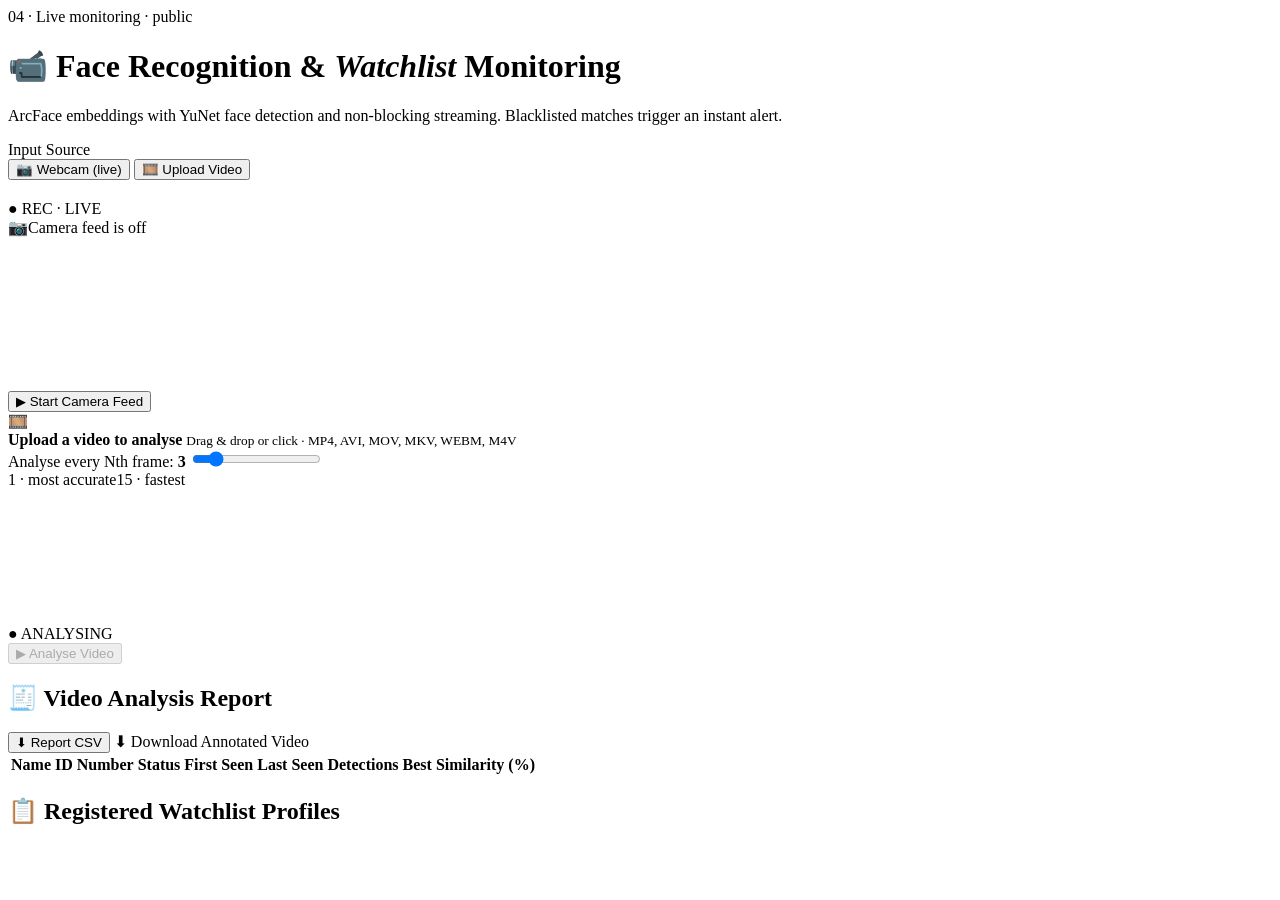
==== inference.html @ bd2cc328 "Add files via upload" ====
<!DOCTYPE html>
<html lang="en">
<head>
  <meta charset="UTF-8">
  <meta name="viewport" content="width=device-width, initial-scale=1.0">
  <title>Inference · DeepFace Watchlist</title>
  <link rel="stylesheet" href="css/style.css">
</head>
<body>
  <nav id="nav"></nav>

  <main class="page">
    <header class="hero">
      <div class="eyebrow">04 · Live monitoring · public</div>
      <h1>📹 Face Recognition &amp; <em>Watchlist</em> Monitoring</h1>
      <p>ArcFace embeddings with YuNet face detection and non-blocking streaming. Blacklisted matches trigger an instant alert.</p>
      <div class="spec" id="spec"></div>
    </header>

    <div class="grid grid-side">
      <section>
        <div class="card">
          <span class="label">Input Source</span>
          <div class="seg mt" id="srcSeg" style="margin-bottom:20px">
            <button class="on" data-v="webcam">📷 Webcam (live)</button>
            <button data-v="video">🎞️ Upload Video</button>
          </div>

          <!-- WEBCAM -->
          <div id="src-webcam">
            <div class="viewer" id="viewer">
              <span class="rec">● REC · LIVE</span>
              <i class="corner c1"></i><i class="corner c2"></i><i class="corner c3"></i><i class="corner c4"></i>
              <div class="placeholder" id="ph"><span class="big">📷</span>Camera feed is off</div>
              <video id="cam" autoplay playsinline muted></video>
              <canvas id="overlay"></canvas>
            </div>
            <div class="row mt">
              <button class="btn btn-primary" id="camBtn">▶ Start Camera Feed</button>
              <span class="mono muted" id="fps"></span>
            </div>
            <div id="liveAlert"></div>
          </div>

          <!-- VIDEO -->
          <div id="src-video" class="hidden">
            <div class="drop" id="vDrop">
              <div class="big">🎞️</div>
              <strong>Upload a video to analyse</strong>
              <small>Drag &amp; drop or click · MP4, AVI, MOV, MKV, WEBM, M4V</small>
              <input type="file" id="vInput" accept="video/*" hidden>
            </div>
            <div id="vFile" class="mono muted mt"></div>

            <div class="field mt">
              <label>Analyse every Nth frame: <b id="nVal" style="color:var(--accent)">3</b></label>
              <input type="range" id="nth" min="1" max="15" value="3">
              <div class="range-row"><span>1 · most accurate</span><span>15 · fastest</span></div>
            </div>

            <div class="viewer hidden" id="vViewer">
              <span class="rec">● ANALYSING</span>
              <canvas id="vCanvas"></canvas>
            </div>
            <div id="vAlert"></div>
            <div class="progress mt hidden" id="vProg"><i></i></div>
            <div class="mono muted mt" id="vStatus"></div>

            <button class="btn btn-primary btn-lg mt" id="analyseBtn" disabled>▶ Analyse Video</button>
          </div>
        </div>

        <!-- REPORT -->
        <div class="card mt hidden" id="report">
          <div class="card-head">
            <h2>🧾 Video Analysis Report</h2>
            <div class="row">
              <button class="btn btn-ghost btn-sm" id="csvBtn">⬇ Report CSV</button>
              <a class="btn btn-primary btn-sm hidden" id="annBtn" target="_blank">⬇ Download Annotated Video</a>
            </div>
          </div>
          <div class="mono muted" id="repMeta"></div>
          <div id="repAlert"></div>
          <div class="table-wrap">
            <table>
              <thead><tr><th>Name</th><th>ID Number</th><th>Status</th><th>First Seen</th><th>Last Seen</th><th>Detections</th><th>Best Similarity (%)</th></tr></thead>
              <tbody id="repRows"></tbody>
            </table>
          </div>
        </div>
      </section>

      <aside class="card" style="align-self:start">
        <h2>📋 Registered Watchlist Profiles</h2>
        <div class="profiles" id="profiles"></div>
      </aside>
    </div>
  </main>

  <script src="js/config.js"></script>
  <script src="js/app.js"></script>
  <script src="js/inference.js"></script>
</body>
</html>
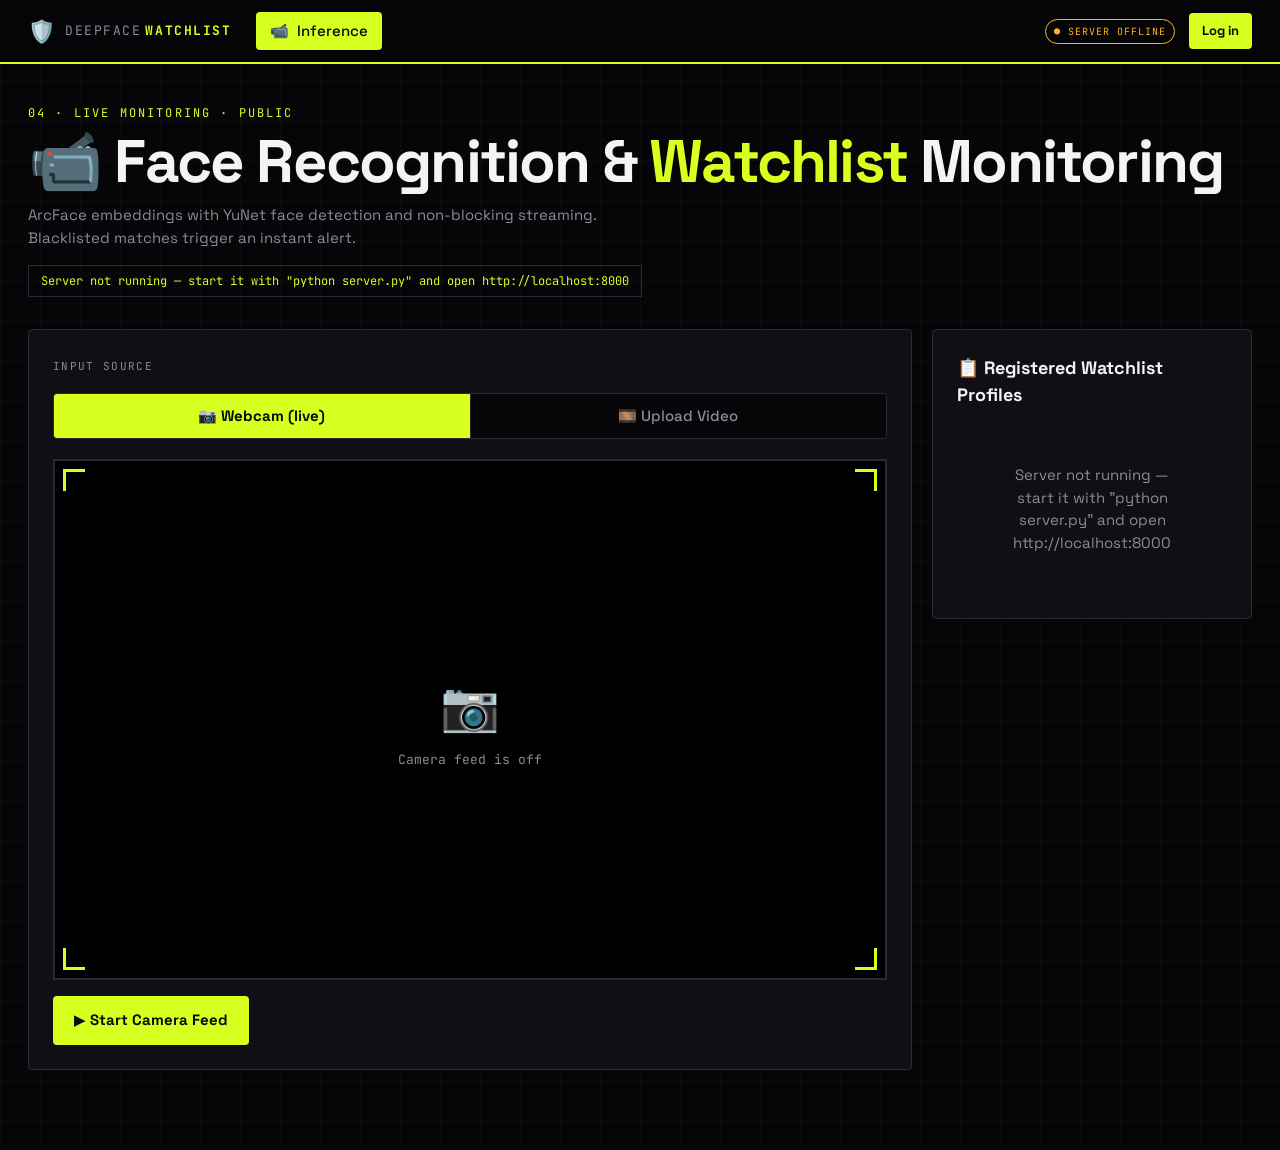
==== commit 5e127901: "Update stylesheet and script paths in inference.html" ====
--- a/inference.html
+++ b/inference.html
@@ -4,7 +4,7 @@
   <meta charset="UTF-8">
   <meta name="viewport" content="width=device-width, initial-scale=1.0">
   <title>Inference · DeepFace Watchlist</title>
-  <link rel="stylesheet" href="css/style.css">
+  <link rel="stylesheet" href="style.css">
 </head>
 <body>
   <nav id="nav"></nav>
@@ -97,8 +97,8 @@
     </div>
   </main>
 
-  <script src="js/config.js"></script>
-  <script src="js/app.js"></script>
-  <script src="js/inference.js"></script>
+  <script src="config.js"></script>
+  <script src="app.js"></script>
+  <script src="inference.js"></script>
 </body>
 </html>
--- a/style.css
+++ b/style.css
@@ -0,0 +1,327 @@
+@import url('https://fonts.googleapis.com/css2?family=Space+Grotesk:wght@400;500;700&family=JetBrains+Mono:wght@400;700&display=swap');
+
+:root {
+  --bg: #060608;
+  --panel: #0f0f14;
+  --panel-2: #16161d;
+  --line: #2a2a35;
+  --text: #f4f4f6;
+  --muted: #8b8b99;
+  --accent: #d7ff1f;      /* acid volt */
+  --accent-ink: #0a0a0a;
+  --red: #ff2d55;
+  --green: #1fff8f;
+  --amber: #ffb020;
+  --radius: 4px;
+  --mono: 'JetBrains Mono', ui-monospace, monospace;
+  --sans: 'Space Grotesk', system-ui, sans-serif;
+}
+
+* { box-sizing: border-box; margin: 0; padding: 0; }
+html, body { background: var(--bg); color: var(--text); font-family: var(--sans); font-size: 15px; line-height: 1.5; }
+body {
+  min-height: 100vh;
+  background-image:
+    linear-gradient(rgba(255,255,255,.025) 1px, transparent 1px),
+    linear-gradient(90deg, rgba(255,255,255,.025) 1px, transparent 1px);
+  background-size: 40px 40px;
+}
+a { color: inherit; text-decoration: none; }
+button, input, select { font: inherit; color: inherit; }
+::selection { background: var(--accent); color: var(--accent-ink); }
+
+/* ---------- NAV ---------- */
+#nav {
+  position: sticky; top: 0; z-index: 50;
+  display: flex; align-items: center; gap: 24px;
+  padding: 0 28px; height: 64px;
+  background: rgba(6,6,8,.92); backdrop-filter: blur(8px);
+  border-bottom: 2px solid var(--accent);
+}
+.brand { display: flex; align-items: center; gap: 10px; }
+.brand-mark { font-size: 22px; }
+.brand-text { font-family: var(--mono); font-size: 13px; letter-spacing: .12em; color: var(--muted); }
+.brand-text b { color: var(--accent); margin-left: 4px; }
+.nav-links { display: flex; gap: 4px; flex: 1; }
+.nav-links a {
+  display: flex; gap: 8px; align-items: center;
+  padding: 8px 14px; border-radius: var(--radius);
+  font-weight: 500; color: var(--muted); transition: .15s;
+}
+.nav-links a:hover { color: var(--text); background: var(--panel-2); }
+.nav-links a.active { color: var(--accent-ink); background: var(--accent); }
+.nav-user { display: flex; align-items: center; gap: 14px; }
+.who { display: flex; flex-direction: column; line-height: 1.1; text-align: right; }
+.who small { font-family: var(--mono); font-size: 10px; color: var(--accent); text-transform: uppercase; letter-spacing: .1em; }
+.mode-pill {
+  font-family: var(--mono); font-size: 10px; letter-spacing: .1em;
+  padding: 4px 8px; border: 1px solid var(--amber); color: var(--amber); border-radius: 99px;
+}
+.mode-pill.live { border-color: var(--green); color: var(--green); }
+.nav-burger { display: none; background: none; border: 0; font-size: 22px; cursor: pointer; margin-left: auto; }
+
+/* ---------- LAYOUT ---------- */
+.page { max-width: 1280px; margin: 0 auto; padding: 40px 28px 80px; }
+.hero { margin-bottom: 32px; }
+.eyebrow { font-family: var(--mono); font-size: 12px; letter-spacing: .18em; color: var(--accent); text-transform: uppercase; }
+.hero h1 { font-size: clamp(34px, 5vw, 60px); line-height: 1; font-weight: 700; letter-spacing: -.03em; margin: 10px 0 12px; }
+.hero h1 em { font-style: normal; color: var(--accent); }
+.hero p { color: var(--muted); max-width: 640px; }
+.spec {
+  display: inline-flex; gap: 0; margin-top: 16px;
+  font-family: var(--mono); font-size: 12px; border: 1px solid var(--line);
+}
+.spec span { padding: 6px 12px; border-right: 1px solid var(--line); }
+.spec span:last-child { border-right: 0; }
+.spec b { color: var(--accent); font-weight: 400; }
+
+.grid { display: grid; gap: 20px; }
+.grid-2 { grid-template-columns: 1fr 1fr; }
+.grid-side { grid-template-columns: 1fr 320px; }
+.grid-4 { grid-template-columns: repeat(4, 1fr); }
+
+.card {
+  background: var(--panel); border: 1px solid var(--line); border-radius: var(--radius);
+  padding: 24px;
+}
+.card h2 { font-size: 18px; font-weight: 700; margin-bottom: 16px; display: flex; align-items: center; gap: 10px; }
+.card h2 .n { font-family: var(--mono); font-size: 11px; color: var(--accent-ink); background: var(--accent); padding: 2px 6px; }
+.card-head { display: flex; justify-content: space-between; align-items: center; margin-bottom: 16px; gap: 12px; flex-wrap: wrap; }
+.card-head h2 { margin: 0; }
+
+/* ---------- FORMS ---------- */
+.field { display: flex; flex-direction: column; gap: 6px; margin-bottom: 16px; }
+.field label, .label { font-family: var(--mono); font-size: 11px; letter-spacing: .12em; text-transform: uppercase; color: var(--muted); }
+.input, select.input {
+  width: 100%; padding: 12px 14px;
+  background: var(--bg); border: 1px solid var(--line); border-radius: var(--radius);
+  outline: none; transition: .15s;
+}
+.input:focus { border-color: var(--accent); box-shadow: 0 0 0 3px rgba(215,255,31,.15); }
+select.input { appearance: none; background-image: linear-gradient(45deg, transparent 50%, var(--accent) 50%), linear-gradient(135deg, var(--accent) 50%, transparent 50%); background-position: calc(100% - 18px) 50%, calc(100% - 13px) 50%; background-size: 5px 5px; background-repeat: no-repeat; padding-right: 36px; }
+
+.seg { display: flex; border: 1px solid var(--line); border-radius: var(--radius); overflow: hidden; }
+.seg button {
+  flex: 1; padding: 11px 14px; background: var(--bg); border: 0; cursor: pointer;
+  border-right: 1px solid var(--line); color: var(--muted); font-weight: 500; transition: .15s;
+}
+.seg button:last-child { border-right: 0; }
+.seg button.on { background: var(--accent); color: var(--accent-ink); font-weight: 700; }
+.seg.seg-status button.on[data-v="Blacklisted"] { background: var(--red); color: #fff; }
+.seg.seg-status button.on[data-v="Authorised"] { background: var(--green); color: #002; }
+
+.btn {
+  display: inline-flex; align-items: center; justify-content: center; gap: 8px;
+  padding: 12px 20px; border-radius: var(--radius); border: 1px solid transparent;
+  font-weight: 700; cursor: pointer; transition: .12s; white-space: nowrap;
+}
+.btn:active { transform: translateY(1px); }
+.btn:disabled { opacity: .4; cursor: not-allowed; }
+.btn-primary { background: var(--accent); color: var(--accent-ink); }
+.btn-primary:hover:not(:disabled) { box-shadow: 4px 4px 0 #fff; transform: translate(-2px,-2px); }
+.btn-danger { background: var(--red); color: #fff; }
+.btn-danger:hover:not(:disabled) { box-shadow: 4px 4px 0 #fff; transform: translate(-2px,-2px); }
+.btn-ghost { background: transparent; border-color: var(--line); color: var(--text); }
+.btn-ghost:hover { border-color: var(--text); }
+.btn-sm { padding: 7px 12px; font-size: 13px; }
+.btn-block { width: 100%; }
+.btn-lg { padding: 16px 24px; font-size: 16px; }
+
+.tip {
+  border-left: 4px solid var(--accent); background: rgba(215,255,31,.06);
+  padding: 14px 16px; font-size: 14px; color: #d8d8de; margin-bottom: 16px;
+}
+
+.drop {
+  border: 2px dashed var(--line); border-radius: var(--radius);
+  padding: 36px 20px; text-align: center; cursor: pointer; transition: .15s; background: var(--bg);
+}
+.drop:hover, .drop.over { border-color: var(--accent); background: rgba(215,255,31,.04); }
+.drop .big { font-size: 34px; }
+.drop strong { display: block; margin: 6px 0 2px; }
+.drop small { color: var(--muted); font-family: var(--mono); font-size: 11px; }
+.thumbs { display: grid; grid-template-columns: repeat(auto-fill, minmax(84px, 1fr)); gap: 8px; margin-top: 14px; }
+.thumbs .t { position: relative; aspect-ratio: 1; border: 1px solid var(--line); overflow: hidden; }
+.thumbs .t img { width: 100%; height: 100%; object-fit: cover; }
+.thumbs .t button {
+  position: absolute; top: 3px; right: 3px; width: 20px; height: 20px; border-radius: 50%;
+  border: 0; background: var(--red); color: #fff; font-size: 12px; cursor: pointer; line-height: 1;
+}
+
+/* range */
+input[type=range] { width: 100%; accent-color: var(--accent); }
+.range-row { display: flex; justify-content: space-between; font-family: var(--mono); font-size: 11px; color: var(--muted); }
+
+/* ---------- TABLES ---------- */
+.table-wrap { overflow-x: auto; border: 1px solid var(--line); }
+table { width: 100%; border-collapse: collapse; font-size: 14px; }
+th {
+  text-align: left; font-family: var(--mono); font-size: 11px; letter-spacing: .1em; text-transform: uppercase;
+  color: var(--muted); padding: 12px 14px; background: var(--panel-2); border-bottom: 1px solid var(--line);
+}
+td { padding: 12px 14px; border-bottom: 1px solid var(--line); vertical-align: middle; }
+tr:last-child td { border-bottom: 0; }
+tbody tr { transition: background .12s; }
+tbody tr:hover { background: var(--panel-2); }
+tr.sel { background: rgba(255,45,85,.1) !important; box-shadow: inset 4px 0 0 var(--red); }
+td.mono, .mono { font-family: var(--mono); font-size: 13px; }
+.empty { padding: 40px; text-align: center; color: var(--muted); }
+
+.tag { display: inline-flex; align-items: center; gap: 6px; padding: 3px 10px; font-size: 12px; font-weight: 700; border-radius: 99px; }
+.tag-ok { background: rgba(31,255,143,.12); color: var(--green); }
+.tag-bl { background: rgba(255,45,85,.15); color: var(--red); }
+.tag-unk { background: rgba(255,255,255,.08); color: var(--muted); }
+.tag-role { background: var(--accent); color: var(--accent-ink); font-family: var(--mono); font-size: 10px; letter-spacing: .1em; text-transform: uppercase; }
+
+.avatar { width: 36px; height: 36px; border-radius: 50%; object-fit: cover; flex-shrink: 0; border: 2px solid var(--line); }
+.avatar-init { display: inline-flex; align-items: center; justify-content: center; background: var(--panel-2); font-family: var(--mono); font-size: 12px; font-weight: 700; color: var(--green); border-color: var(--green); }
+.avatar-init.bl { color: var(--red); border-color: var(--red); }
+.person-cell { display: flex; align-items: center; gap: 12px; font-weight: 700; }
+
+/* ---------- PROFILE LIST (sidebar) ---------- */
+.profiles { display: flex; flex-direction: column; gap: 10px; max-height: 640px; overflow-y: auto; }
+.profile {
+  display: flex; gap: 12px; align-items: center; padding: 12px;
+  background: var(--bg); border: 1px solid var(--line); border-left: 4px solid var(--green);
+}
+.profile.bl { border-left-color: var(--red); }
+.profile.hit { animation: hit 1s ease; }
+@keyframes hit { 0%,100% { background: var(--bg); } 30% { background: rgba(215,255,31,.18); } }
+.profile .meta { font-size: 12px; color: var(--muted); font-family: var(--mono); }
+.profile .nm { font-weight: 700; }
+
+/* ---------- VIEWER ---------- */
+.viewer {
+  position: relative; background: #000; border: 2px solid var(--line); aspect-ratio: 16/10;
+  display: flex; align-items: center; justify-content: center; overflow: hidden;
+}
+.viewer video, .viewer canvas { position: absolute; inset: 0; width: 100%; height: 100%; object-fit: contain; }
+.viewer .placeholder { color: var(--muted); text-align: center; font-family: var(--mono); font-size: 13px; }
+.viewer .placeholder .big { font-size: 48px; display: block; margin-bottom: 8px; }
+.viewer .rec {
+  position: absolute; top: 12px; left: 12px; z-index: 3;
+  font-family: var(--mono); font-size: 11px; background: var(--red); color: #fff; padding: 3px 8px;
+  display: none; animation: blink 1.2s infinite;
+}
+.viewer.on .rec { display: block; }
+@keyframes blink { 50% { opacity: .4; } }
+.viewer .corner { position: absolute; width: 22px; height: 22px; border: 3px solid var(--accent); z-index: 2; }
+.viewer .c1 { top: 8px; left: 8px; border-right: 0; border-bottom: 0; }
+.viewer .c2 { top: 8px; right: 8px; border-left: 0; border-bottom: 0; }
+.viewer .c3 { bottom: 8px; left: 8px; border-right: 0; border-top: 0; }
+.viewer .c4 { bottom: 8px; right: 8px; border-left: 0; border-top: 0; }
+
+.alert {
+  padding: 16px 18px; font-weight: 700; display: flex; align-items: center; gap: 12px;
+  border: 2px solid; margin: 14px 0;
+}
+.alert-bl { border-color: var(--red); background: rgba(255,45,85,.12); color: #ff7b93; animation: pulse 1.4s infinite; }
+.alert-ok { border-color: var(--green); background: rgba(31,255,143,.08); color: var(--green); }
+.alert-unk { border-color: var(--line); background: var(--panel-2); color: var(--muted); }
+@keyframes pulse { 50% { box-shadow: 0 0 0 6px rgba(255,45,85,.15); } }
+
+.progress { height: 8px; background: var(--panel-2); border: 1px solid var(--line); overflow: hidden; }
+.progress > i { display: block; height: 100%; width: 0; background: var(--accent); transition: width .1s linear; }
+
+/* ---------- STATS ---------- */
+.stat { padding: 22px; background: var(--panel); border: 1px solid var(--line); position: relative; overflow: hidden; }
+.stat::after { content: ''; position: absolute; right: 0; top: 0; width: 6px; height: 100%; background: var(--c, var(--accent)); }
+.stat .k { font-family: var(--mono); font-size: 11px; letter-spacing: .14em; text-transform: uppercase; color: var(--muted); }
+.stat .v { font-size: 44px; font-weight: 700; letter-spacing: -.03em; line-height: 1.1; margin-top: 6px; color: var(--c, var(--text)); }
+.stat .s { font-size: 12px; color: var(--muted); }
+
+.tabs { display: flex; gap: 0; border-bottom: 2px solid var(--line); margin-bottom: 20px; flex-wrap: wrap; }
+.tabs button {
+  background: none; border: 0; padding: 12px 18px; cursor: pointer; color: var(--muted); font-weight: 700;
+  border-bottom: 3px solid transparent; margin-bottom: -2px;
+}
+.tabs button.on { color: var(--accent); border-bottom-color: var(--accent); }
+.tab-panel { display: none; }
+.tab-panel.on { display: block; }
+
+.log { font-family: var(--mono); font-size: 12px; max-height: 420px; overflow-y: auto; border: 1px solid var(--line); }
+.log div { padding: 8px 12px; border-bottom: 1px solid var(--line); display: grid; grid-template-columns: 150px 90px 1fr; gap: 12px; }
+.log .t-alert { color: var(--red); }
+.log .t-match { color: var(--green); }
+.log .t-auth { color: var(--accent); }
+.log .t-admin { color: var(--amber); }
+.log time { color: var(--muted); }
+
+.bar-chart { display: flex; flex-direction: column; gap: 10px; }
+.bar-row { display: grid; grid-template-columns: 100px 1fr 40px; gap: 10px; align-items: center; font-size: 13px; }
+.bar-row .b { height: 18px; background: var(--panel-2); }
+.bar-row .b i { display: block; height: 100%; background: var(--c, var(--accent)); }
+.bar-row span:last-child { font-family: var(--mono); text-align: right; }
+
+.switch { display: flex; align-items: center; justify-content: space-between; padding: 12px 0; border-bottom: 1px solid var(--line); }
+.switch input { width: 42px; height: 22px; appearance: none; background: var(--panel-2); border: 1px solid var(--line); border-radius: 99px; position: relative; cursor: pointer; transition: .15s; }
+.switch input::after { content: ''; position: absolute; top: 2px; left: 2px; width: 16px; height: 16px; border-radius: 50%; background: var(--muted); transition: .15s; }
+.switch input:checked { background: var(--accent); border-color: var(--accent); }
+.switch input:checked::after { left: 22px; background: var(--accent-ink); }
+
+/* ---------- LOGIN ---------- */
+.login-wrap { min-height: calc(100vh - 64px); display: grid; grid-template-columns: 1.1fr 1fr; }
+.login-art {
+  padding: 60px; display: flex; flex-direction: column; justify-content: space-between;
+  border-right: 2px solid var(--line); position: relative; overflow: hidden;
+}
+.login-art h1 { font-size: clamp(44px, 6vw, 88px); line-height: .92; letter-spacing: -.04em; font-weight: 700; }
+.login-art h1 em { font-style: normal; color: var(--accent); display: block; }
+.login-art p { color: var(--muted); max-width: 440px; margin-top: 20px; }
+.scan-face {
+  position: absolute; right: -40px; bottom: -40px; width: 380px; height: 380px; opacity: .9;
+}
+.scan-line { animation: scan 3s ease-in-out infinite; }
+@keyframes scan { 0%,100% { transform: translateY(0); } 50% { transform: translateY(240px); } }
+.login-panel { display: flex; align-items: center; justify-content: center; padding: 40px; }
+.login-box { width: 100%; max-width: 420px; }
+.login-box h2 { font-size: 28px; margin-bottom: 4px; }
+.login-box .sub { color: var(--muted); margin-bottom: 24px; }
+.role-pick { display: grid; grid-template-columns: 1fr 1fr; gap: 10px; margin-bottom: 22px; }
+.role-pick button {
+  padding: 18px; text-align: left; background: var(--panel); border: 2px solid var(--line); cursor: pointer; border-radius: var(--radius); transition: .15s;
+}
+.role-pick button b { display: block; font-size: 16px; }
+.role-pick button small { color: var(--muted); font-size: 12px; }
+.role-pick button.on { border-color: var(--accent); background: rgba(215,255,31,.06); }
+.role-pick button.on b { color: var(--accent); }
+.err { color: var(--red); font-size: 13px; min-height: 20px; margin-bottom: 10px; font-weight: 500; }
+.public-link { display: block; margin-top: 18px; text-align: center; color: var(--muted); font-size: 14px; }
+.public-link b { color: var(--accent); }
+
+/* ---------- TOAST + MODAL ---------- */
+#toasts { position: fixed; bottom: 20px; right: 20px; z-index: 200; display: flex; flex-direction: column; gap: 8px; }
+.toast {
+  padding: 12px 18px; background: var(--panel-2); border: 1px solid var(--line); border-left: 4px solid var(--accent);
+  font-weight: 500; transform: translateX(120%); transition: .25s; max-width: 360px;
+}
+.toast.show { transform: none; }
+.toast-danger { border-left-color: var(--red); }
+.toast-success { border-left-color: var(--green); }
+.modal-back { position: fixed; inset: 0; background: rgba(0,0,0,.75); z-index: 300; display: flex; align-items: center; justify-content: center; padding: 20px; }
+.modal { background: var(--panel); border: 2px solid var(--accent); padding: 28px; max-width: 440px; width: 100%; }
+.modal-danger { border-color: var(--red); }
+.modal h3 { font-size: 22px; margin-bottom: 10px; }
+.modal p { color: #ccc; margin-bottom: 22px; }
+.modal-actions { display: flex; justify-content: flex-end; gap: 10px; }
+
+.hidden { display: none !important; }
+.row { display: flex; gap: 12px; align-items: center; flex-wrap: wrap; }
+.mt { margin-top: 16px; }
+.muted { color: var(--muted); }
+
+/* ---------- RESPONSIVE ---------- */
+@media (max-width: 980px) {
+  .grid-2, .grid-side, .login-wrap { grid-template-columns: 1fr; }
+  .grid-4 { grid-template-columns: 1fr 1fr; }
+  .login-art { border-right: 0; border-bottom: 2px solid var(--line); padding: 40px 28px; min-height: 360px; }
+  .scan-face { width: 260px; height: 260px; }
+  .nav-burger { display: block; }
+  .nav-links, .nav-user { display: none; }
+  body.nav-open .nav-links, body.nav-open .nav-user {
+    display: flex; flex-direction: column; position: absolute; left: 0; right: 0; background: var(--bg); padding: 14px 28px;
+  }
+  body.nav-open .nav-links { top: 64px; }
+  body.nav-open .nav-user { top: 260px; border-bottom: 2px solid var(--accent); align-items: flex-start; }
+  .log div { grid-template-columns: 1fr; gap: 2px; }
+}
